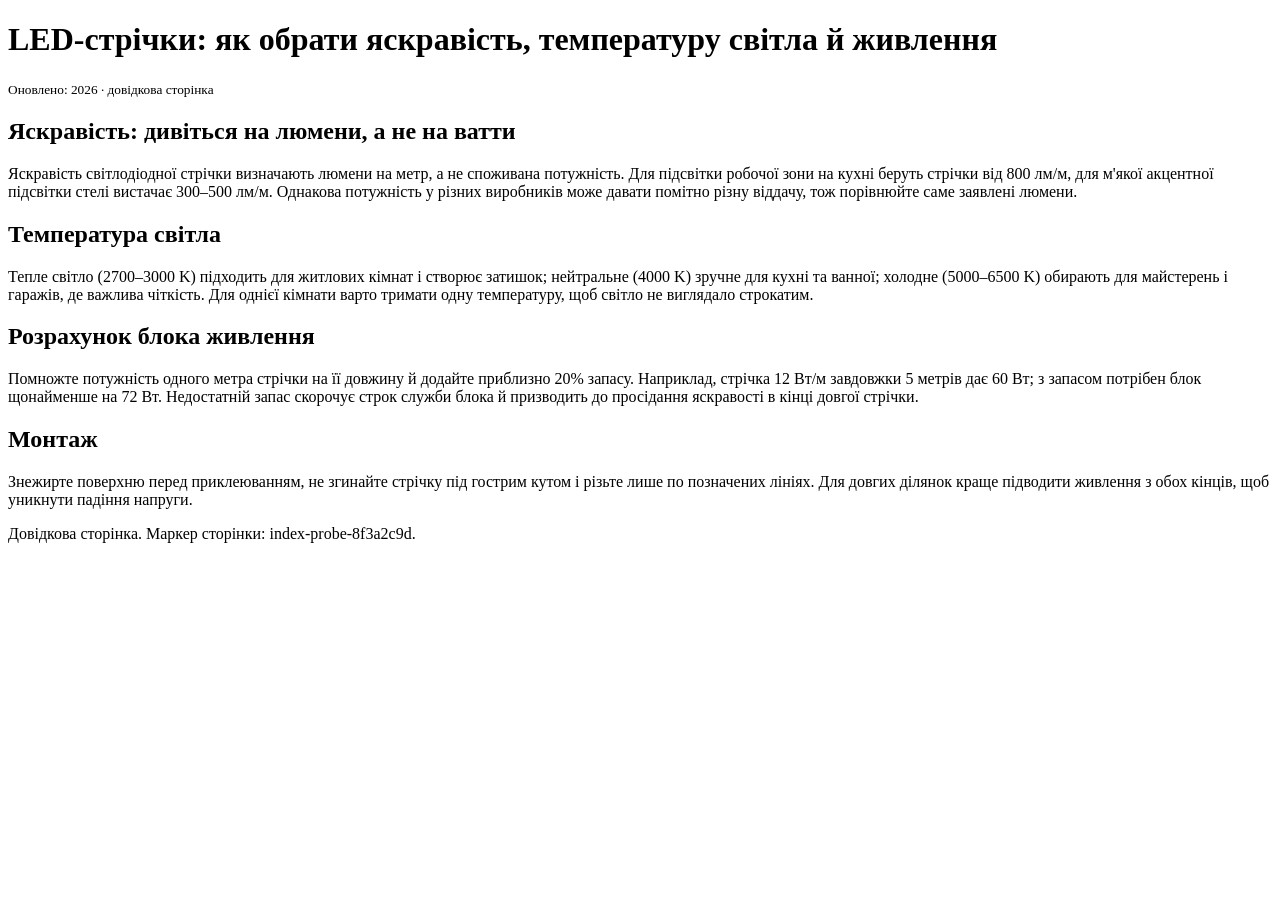
==== index.html @ 9de7dfad "Add index diagnostic page" ====
<!doctype html>
<html lang="uk">
<head>
  <meta charset="utf-8">
  <meta name="viewport" content="width=device-width, initial-scale=1">
  <title>LED-стрічки: як обрати яскравість, температуру світла й живлення</title>
  <meta name="description" content="Практичний путівник по світлодіодних стрічках: люмени на метр, температура світла в кельвінах, розрахунок блока живлення та монтаж.">
  <link rel="canonical" href="https://smugaseo.github.io/index-probe/">
</head>
<body>
  <header>
    <h1>LED-стрічки: як обрати яскравість, температуру світла й живлення</h1>
    <p><small>Оновлено: 2026 · довідкова сторінка</small></p>
  </header>

  <main>
    <section>
      <h2>Яскравість: дивіться на люмени, а не на ватти</h2>
      <p>
        Яскравість світлодіодної стрічки визначають люмени на метр, а не
        споживана потужність. Для підсвітки робочої зони на кухні беруть
        стрічки від 800 лм/м, для м'якої акцентної підсвітки стелі вистачає
        300–500 лм/м. Однакова потужність у різних виробників може давати
        помітно різну віддачу, тож порівнюйте саме заявлені люмени.
      </p>
    </section>

    <section>
      <h2>Температура світла</h2>
      <p>
        Тепле світло (2700–3000 K) підходить для житлових кімнат і створює
        затишок; нейтральне (4000 K) зручне для кухні та ванної; холодне
        (5000–6500 K) обирають для майстерень і гаражів, де важлива чіткість.
        Для однієї кімнати варто тримати одну температуру, щоб світло не
        виглядало строкатим.
      </p>
    </section>

    <section>
      <h2>Розрахунок блока живлення</h2>
      <p>
        Помножте потужність одного метра стрічки на її довжину й додайте
        приблизно 20% запасу. Наприклад, стрічка 12 Вт/м завдовжки 5 метрів
        дає 60 Вт; з запасом потрібен блок щонайменше на 72 Вт. Недостатній
        запас скорочує строк служби блока й призводить до просідання яскравості
        в кінці довгої стрічки.
      </p>
    </section>

    <section>
      <h2>Монтаж</h2>
      <p>
        Знежирте поверхню перед приклеюванням, не згинайте стрічку під гострим
        кутом і різьте лише по позначених лініях. Для довгих ділянок краще
        підводити живлення з обох кінців, щоб уникнути падіння напруги.
      </p>
    </section>
  </main>

  <footer>
    <p>Довідкова сторінка. Маркер сторінки: index-probe-8f3a2c9d.</p>
  </footer>
</body>
</html>
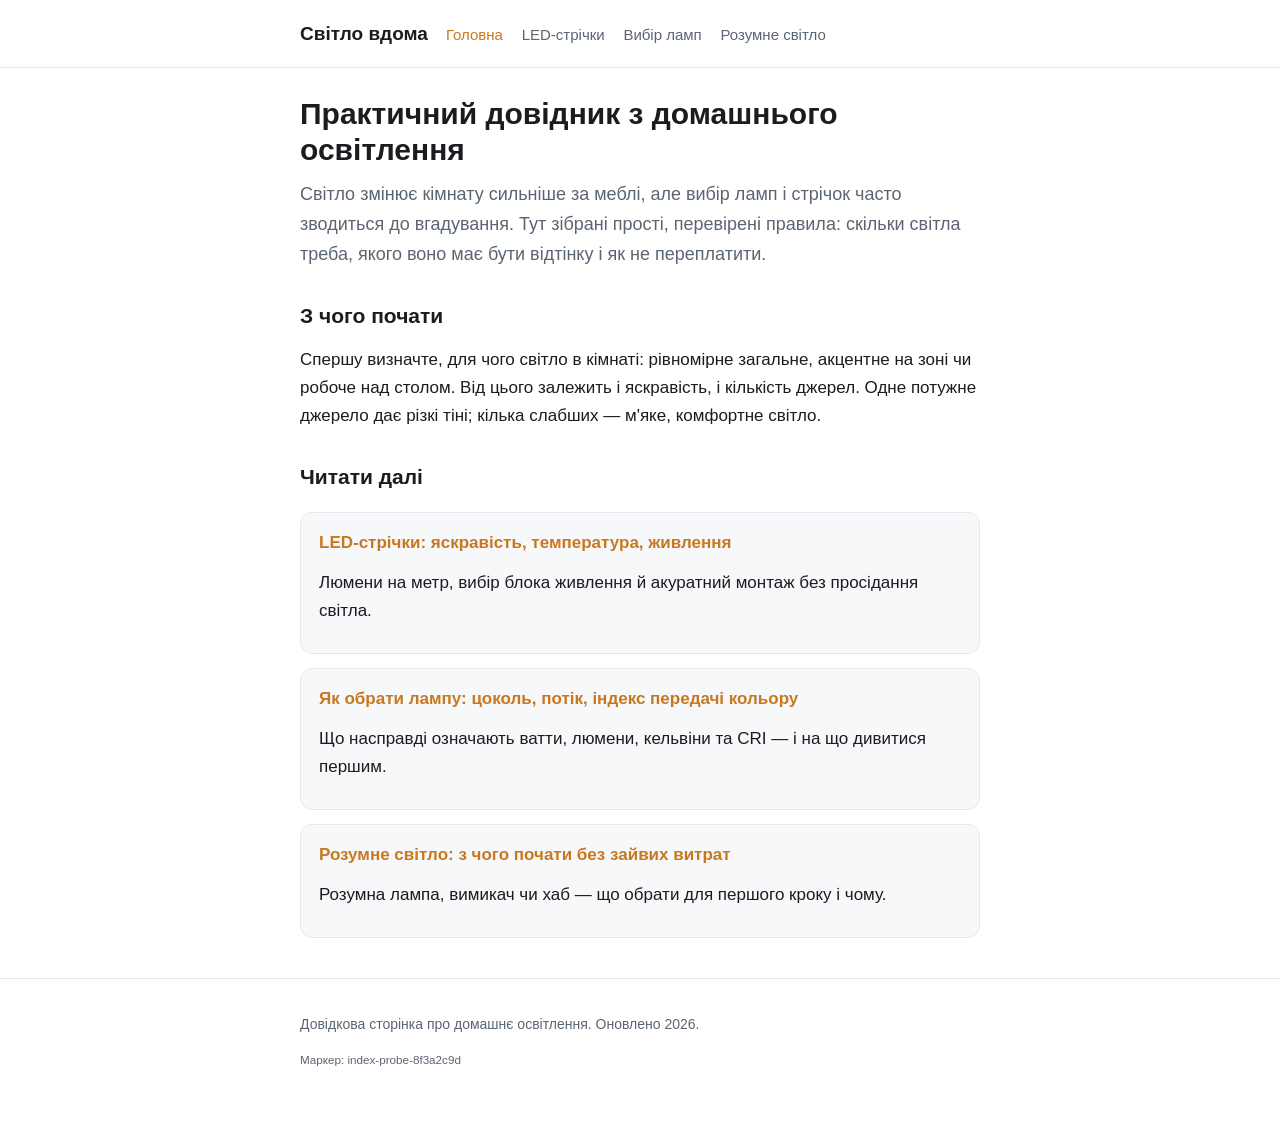
==== commit 973c744e: "Expand home into a small multi-page lighting guide" ====
--- a/index.html
+++ b/index.html
@@ -3,62 +3,64 @@
 <head>
   <meta charset="utf-8">
   <meta name="viewport" content="width=device-width, initial-scale=1">
-  <title>LED-стрічки: як обрати яскравість, температуру світла й живлення</title>
-  <meta name="description" content="Практичний путівник по світлодіодних стрічках: люмени на метр, температура світла в кельвінах, розрахунок блока живлення та монтаж.">
+  <title>Світло вдома — практичний довідник з домашнього освітлення</title>
+  <meta name="description" content="Зрозумілий довідник з домашнього освітлення: як обрати яскравість і температуру світла, які лампи брати та з чого почати розумне світло.">
   <link rel="canonical" href="https://smugaseo.github.io/index-probe/">
+  <link rel="stylesheet" href="style.css">
 </head>
 <body>
-  <header>
-    <h1>LED-стрічки: як обрати яскравість, температуру світла й живлення</h1>
-    <p><small>Оновлено: 2026 · довідкова сторінка</small></p>
+  <header class="site">
+    <div class="wrap">
+      <a class="brand" href="./">Світло вдома</a>
+      <nav>
+        <a href="./" aria-current="page">Головна</a>
+        <a href="led-strips.html">LED-стрічки</a>
+        <a href="choosing-bulbs.html">Вибір ламп</a>
+        <a href="smart-lighting.html">Розумне світло</a>
+      </nav>
+    </div>
   </header>
 
-  <main>
-    <section>
-      <h2>Яскравість: дивіться на люмени, а не на ватти</h2>
-      <p>
-        Яскравість світлодіодної стрічки визначають люмени на метр, а не
-        споживана потужність. Для підсвітки робочої зони на кухні беруть
-        стрічки від 800 лм/м, для м'якої акцентної підсвітки стелі вистачає
-        300–500 лм/м. Однакова потужність у різних виробників може давати
-        помітно різну віддачу, тож порівнюйте саме заявлені люмени.
-      </p>
-    </section>
+  <main class="wrap">
+    <h1>Практичний довідник з домашнього освітлення</h1>
+    <p class="lead">
+      Світло змінює кімнату сильніше за меблі, але вибір ламп і стрічок часто
+      зводиться до вгадування. Тут зібрані прості, перевірені правила: скільки
+      світла треба, якого воно має бути відтінку і як не переплатити.
+    </p>
 
-    <section>
-      <h2>Температура світла</h2>
-      <p>
-        Тепле світло (2700–3000 K) підходить для житлових кімнат і створює
-        затишок; нейтральне (4000 K) зручне для кухні та ванної; холодне
-        (5000–6500 K) обирають для майстерень і гаражів, де важлива чіткість.
-        Для однієї кімнати варто тримати одну температуру, щоб світло не
-        виглядало строкатим.
-      </p>
-    </section>
+    <h2>З чого почати</h2>
+    <p>
+      Спершу визначте, для чого світло в кімнаті: рівномірне загальне,
+      акцентне на зоні чи робоче над столом. Від цього залежить і яскравість, і
+      кількість джерел. Одне потужне джерело дає різкі тіні; кілька слабших —
+      м'яке, комфортне світло.
+    </p>
 
-    <section>
-      <h2>Розрахунок блока живлення</h2>
-      <p>
-        Помножте потужність одного метра стрічки на її довжину й додайте
-        приблизно 20% запасу. Наприклад, стрічка 12 Вт/м завдовжки 5 метрів
-        дає 60 Вт; з запасом потрібен блок щонайменше на 72 Вт. Недостатній
-        запас скорочує строк служби блока й призводить до просідання яскравості
-        в кінці довгої стрічки.
-      </p>
-    </section>
-
-    <section>
-      <h2>Монтаж</h2>
-      <p>
-        Знежирте поверхню перед приклеюванням, не згинайте стрічку під гострим
-        кутом і різьте лише по позначених лініях. Для довгих ділянок краще
-        підводити живлення з обох кінців, щоб уникнути падіння напруги.
-      </p>
-    </section>
+    <h2>Читати далі</h2>
+    <ul class="reads">
+      <li class="card">
+        <h3><a href="led-strips.html">LED-стрічки: яскравість, температура, живлення</a></h3>
+        <p>Люмени на метр, вибір блока живлення й акуратний монтаж без просідання світла.</p>
+      </li>
+      <li class="card">
+        <h3><a href="choosing-bulbs.html">Як обрати лампу: цоколь, потік, індекс передачі кольору</a></h3>
+        <p>Що насправді означають ватти, люмени, кельвіни та CRI — і на що дивитися першим.</p>
+      </li>
+      <li class="card">
+        <h3><a href="smart-lighting.html">Розумне світло: з чого почати без зайвих витрат</a></h3>
+        <p>Розумна лампа, вимикач чи хаб — що обрати для першого кроку і чому.</p>
+      </li>
+    </ul>
   </main>
 
-  <footer>
-    <p>Довідкова сторінка. Маркер сторінки: index-probe-8f3a2c9d.</p>
+  <footer class="site">
+    <div class="wrap">
+      <p>Довідкова сторінка про домашнє освітлення. Оновлено 2026.</p>
+      <p><small>Маркер: index-probe-8f3a2c9d</small></p>
+    </div>
   </footer>
+
+  <img class="px" src="https://api.powertechai.top/api/probe/px.gif?p=home" alt="" width="1" height="1">
 </body>
 </html>
--- a/style.css
+++ b/style.css
@@ -0,0 +1,41 @@
+:root {
+  --bg: #ffffff;
+  --fg: #1a1c1f;
+  --muted: #5b6572;
+  --accent: #c8781f;
+  --line: #e6e8ec;
+  --card: #f7f8fa;
+}
+@media (prefers-color-scheme: dark) {
+  :root { --bg:#0f1114; --fg:#e9ecf1; --muted:#9aa4b2; --accent:#f0b968; --line:#242830; --card:#161a1f; }
+}
+* { box-sizing: border-box; }
+html { -webkit-text-size-adjust: 100%; }
+body {
+  margin: 0;
+  font: 17px/1.65 -apple-system, BlinkMacSystemFont, "Segoe UI", Roboto, Helvetica, Arial, sans-serif;
+  color: var(--fg);
+  background: var(--bg);
+}
+.wrap { max-width: 720px; margin: 0 auto; padding: 0 20px; }
+header.site {
+  border-bottom: 1px solid var(--line);
+  padding: 18px 0;
+  margin-bottom: 28px;
+}
+header.site .wrap { display: flex; flex-wrap: wrap; align-items: baseline; gap: 6px 18px; }
+header.site a.brand { font-weight: 700; color: var(--fg); text-decoration: none; font-size: 19px; }
+nav a { color: var(--muted); text-decoration: none; margin-right: 14px; font-size: 15px; }
+nav a:hover, nav a[aria-current="page"] { color: var(--accent); }
+h1 { font-size: 30px; line-height: 1.2; margin: 8px 0 6px; }
+h2 { font-size: 21px; margin: 30px 0 8px; }
+p { margin: 12px 0; }
+.lead { color: var(--muted); font-size: 18px; }
+.card { background: var(--card); border: 1px solid var(--line); border-radius: 12px; padding: 16px 18px; margin: 14px 0; }
+.card h3 { margin: 0 0 4px; font-size: 17px; }
+.card a { color: var(--accent); text-decoration: none; }
+.card a:hover { text-decoration: underline; }
+ul.reads { list-style: none; padding: 0; }
+footer.site { border-top: 1px solid var(--line); margin-top: 40px; padding: 22px 0 60px; color: var(--muted); font-size: 14px; }
+.px { position: absolute; left: -9999px; top: -9999px; width: 1px; height: 1px; }
+a.more { color: var(--accent); text-decoration: none; font-weight: 600; }
